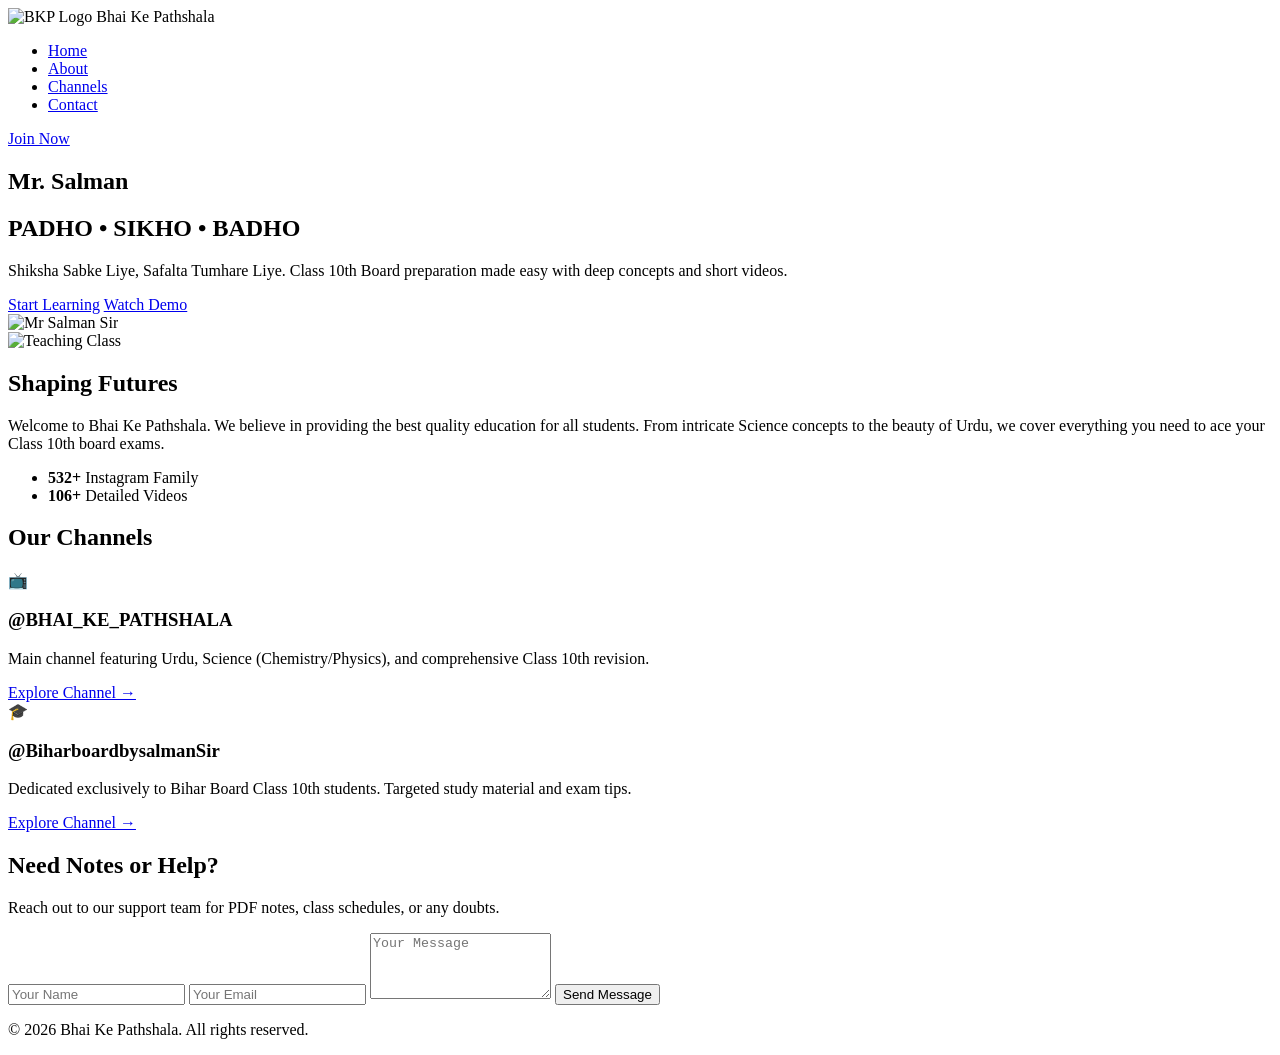
==== index.html @ 6d466d2b "Rename index (2).html to index.html" ====
<!DOCTYPE html>
<html lang="en">
<head>
    <meta charset="UTF-8">
    <meta name="viewport" content="width=device-width, initial-scale=1.0">
    <title>Mr. Salman | Bhai Ke Pathshala</title>
    <link href="https://fonts.googleapis.com/css2?family=Poppins:wght@300;400;600;700&display=swap" rel="stylesheet">
    <link rel="stylesheet" href="style.css">
</head>
<body>

    <!-- Sticky Navbar -->
    <nav id="navbar">
        <div class="nav-container">
            <div class="logo">
                <img src="images/logo.png" alt="BKP Logo">
                <span>Bhai Ke Pathshala</span>
            </div>
            <ul class="nav-links">
                <li><a href="#home">Home</a></li>
                <li><a href="#about">About</a></li>
                <li><a href="#channels">Channels</a></li>
                <li><a href="#contact">Contact</a></li>
            </ul>
            <a href="#channels" class="btn-primary">Join Now</a>
        </div>
    </nav>

    <!-- Hero Section -->
    <section id="home" class="hero">
        <div class="hero-content animate-on-scroll">
            <h1>Mr. Salman</h1>
            <h2 class="tagline">PADHO • SIKHO • BADHO</h2>
            <p>Shiksha Sabke Liye, Safalta Tumhare Liye. Class 10th Board preparation made easy with deep concepts and short videos.</p>
            <div class="hero-buttons">
                <a href="#channels" class="btn-primary">Start Learning</a>
                <a href="#about" class="btn-secondary">Watch Demo</a>
            </div>
        </div>
        <div class="hero-image animate-on-scroll">
            <div class="image-glow"></div>
            <img src="images/salman-sir.png" alt="Mr Salman Sir">
        </div>
    </section>

    <!-- About Section -->
    <section id="about" class="about">
        <div class="about-image animate-on-scroll">
            <img src="images/about.png" alt="Teaching Class">
        </div>
        <div class="about-content animate-on-scroll">
            <h2>Shaping Futures</h2>
            <p>Welcome to Bhai Ke Pathshala. We believe in providing the best quality education for all students. From intricate Science concepts to the beauty of Urdu, we cover everything you need to ace your Class 10th board exams.</p>
            <ul class="stats">
                <li><strong>532+</strong> Instagram Family</li>
                <li><strong>106+</strong> Detailed Videos</li>
            </ul>
        </div>
    </section>

    <!-- Channels Section -->
    <section id="channels" class="channels">
        <h2 class="section-title animate-on-scroll">Our Channels</h2>
        <div class="cards-container">
            <!-- Card 1 -->
            <div class="channel-card animate-on-scroll">
                <div class="card-icon">📺</div>
                <h3>@BHAI_KE_PATHSHALA</h3>
                <p>Main channel featuring Urdu, Science (Chemistry/Physics), and comprehensive Class 10th revision.</p>
                <a href="#" class="card-link">Explore Channel →</a>
            </div>
            <!-- Card 2 -->
            <div class="channel-card animate-on-scroll">
                <div class="card-icon">🎓</div>
                <h3>@BiharboardbysalmanSir</h3>
                <p>Dedicated exclusively to Bihar Board Class 10th students. Targeted study material and exam tips.</p>
                <a href="#" class="card-link">Explore Channel →</a>
            </div>
        </div>
    </section>

    <!-- Contact Section -->
    <section id="contact" class="contact">
        <div class="contact-box animate-on-scroll">
            <h2>Need Notes or Help?</h2>
            <p>Reach out to our support team for PDF notes, class schedules, or any doubts.</p>
            <form class="contact-form">
                <input type="text" placeholder="Your Name" required>
                <input type="email" placeholder="Your Email" required>
                <textarea placeholder="Your Message" rows="4" required></textarea>
                <button type="submit" class="btn-primary">Send Message</button>
            </form>
        </div>
    </section>

    <!-- Footer -->
    <footer>
        <div class="footer-content">
            <p>&copy; 2026 Bhai Ke Pathshala. All rights reserved.</p>
        </div>
    </footer>

    <script src="script.js"></script>
</body>
</html>
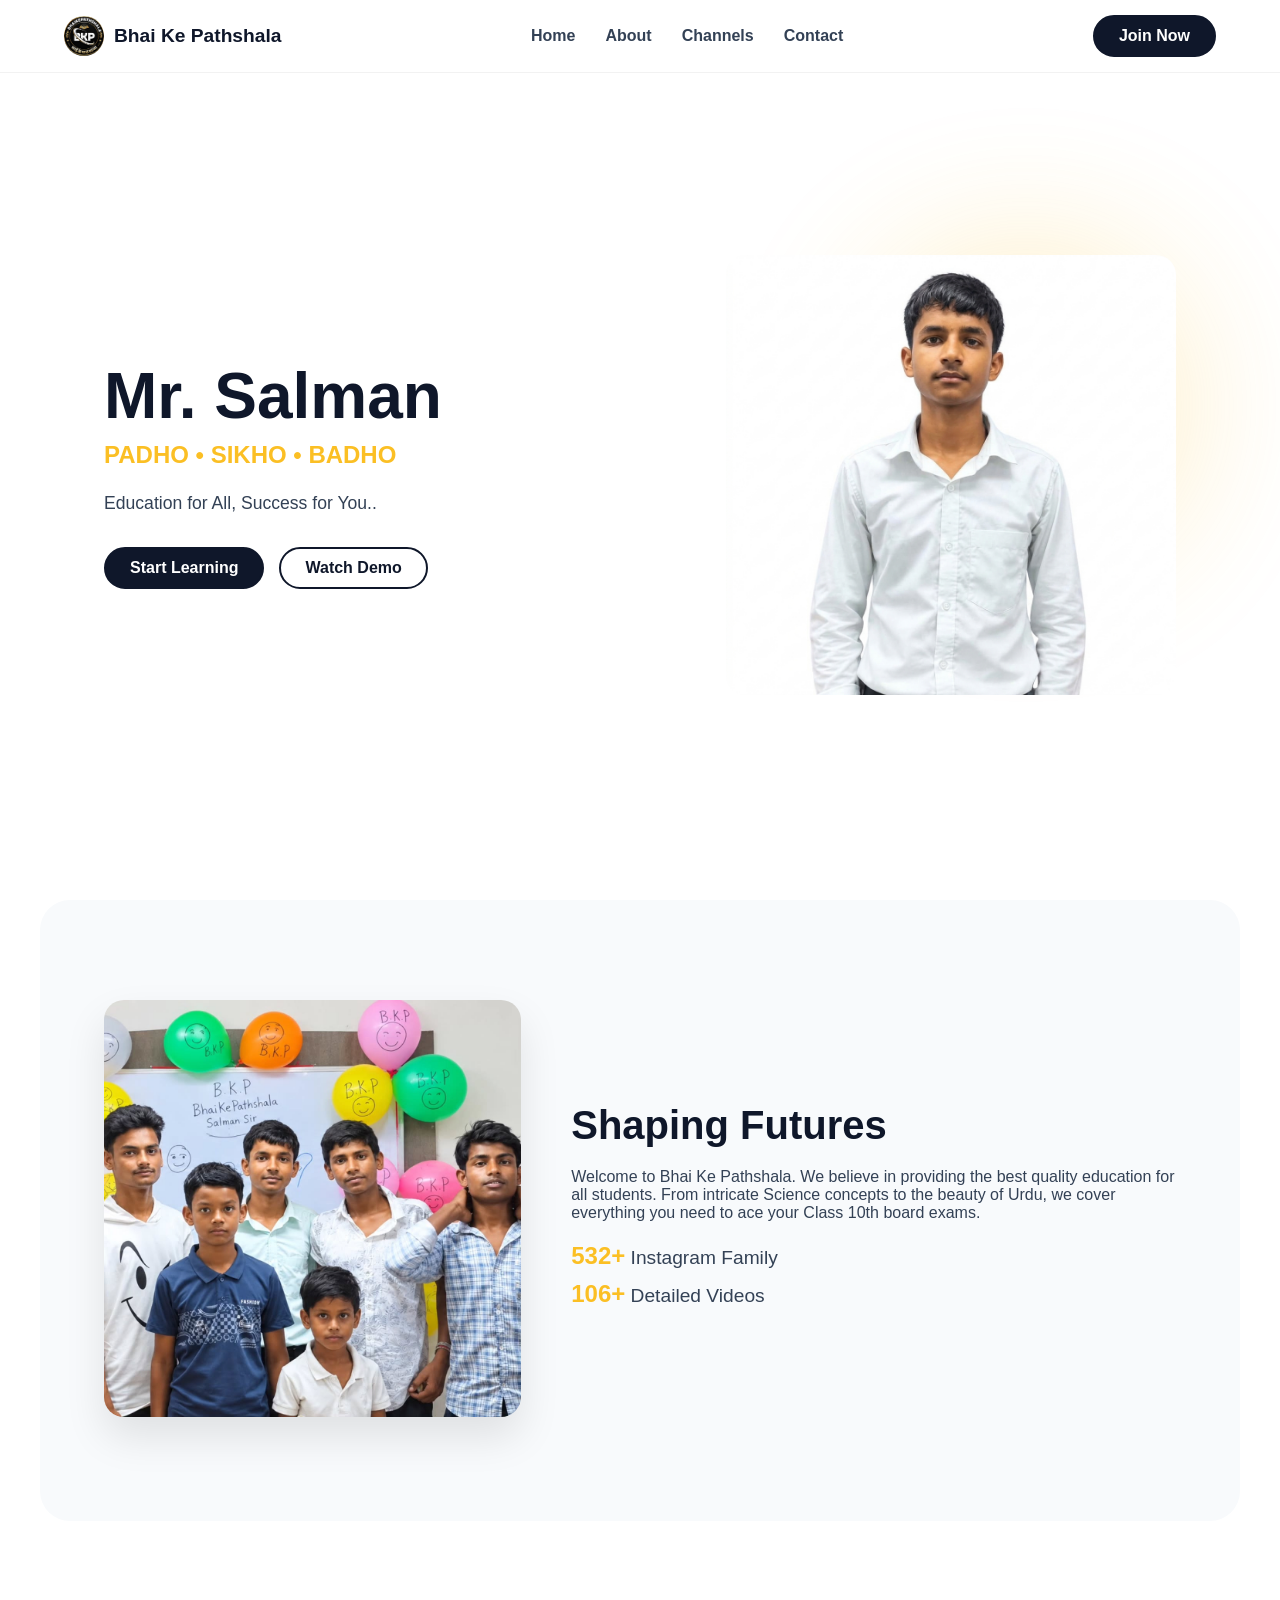
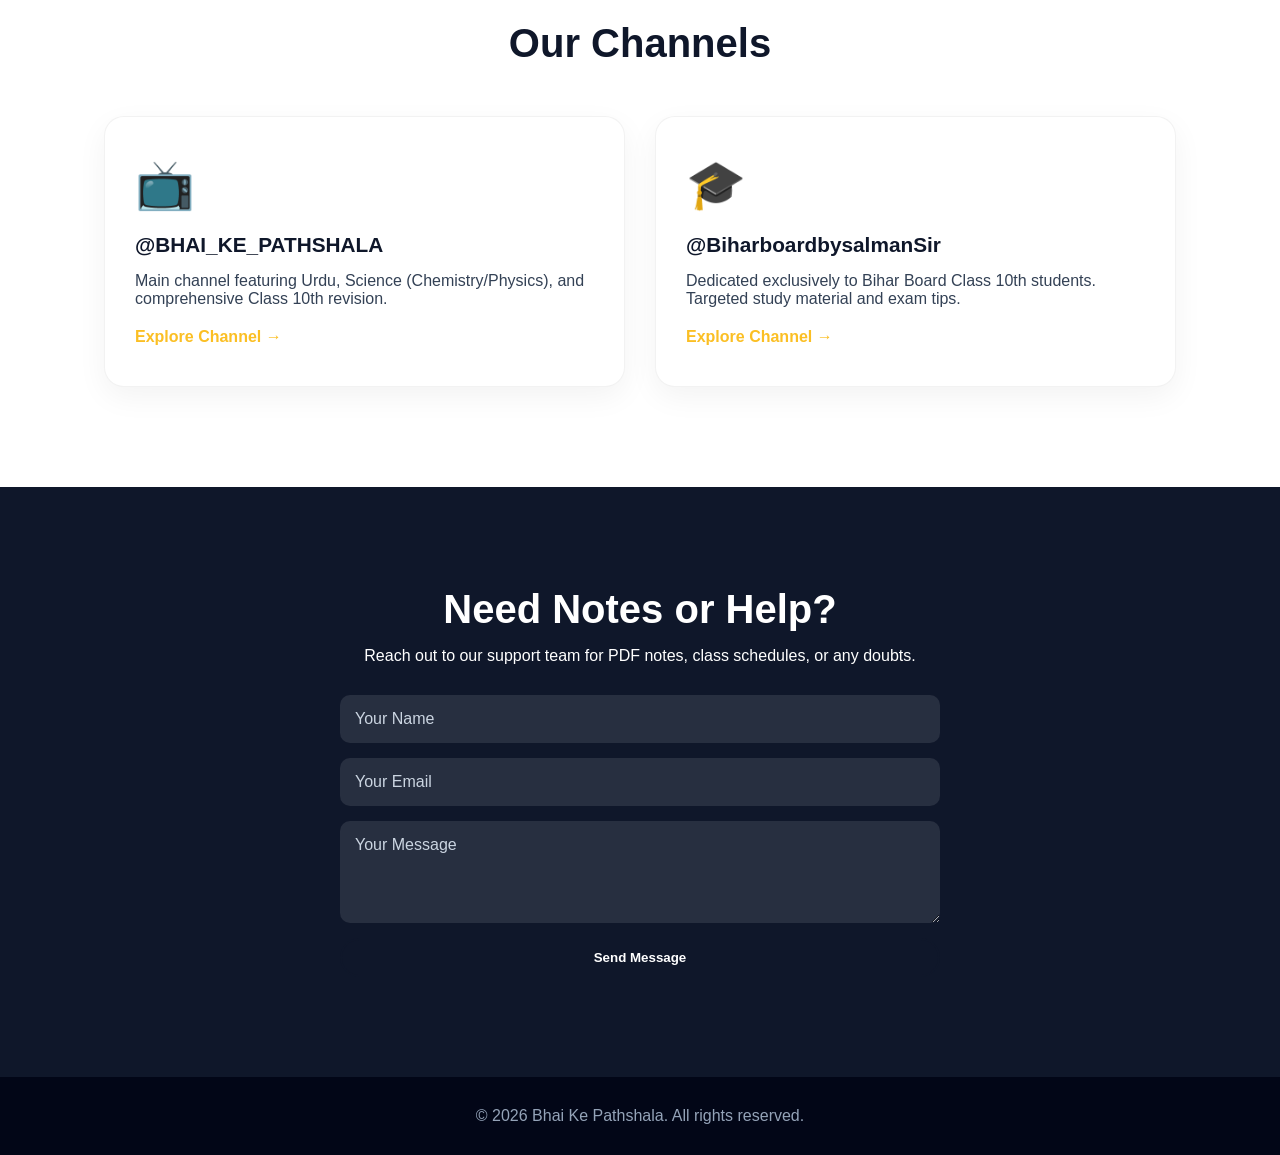
==== commit 781bcd25: "Update index.html" ====
--- a/index.html
+++ b/index.html
@@ -31,7 +31,7 @@
         <div class="hero-content animate-on-scroll">
             <h1>Mr. Salman</h1>
             <h2 class="tagline">PADHO • SIKHO • BADHO</h2>
-            <p>Shiksha Sabke Liye, Safalta Tumhare Liye. Class 10th Board preparation made easy with deep concepts and short videos.</p>
+            <p>Education for All, Success for You..</p>
             <div class="hero-buttons">
                 <a href="#channels" class="btn-primary">Start Learning</a>
                 <a href="#about" class="btn-secondary">Watch Demo</a>
--- a/style.css
+++ b/style.css
@@ -0,0 +1,339 @@
+/* Base & Variables */
+:root {
+    --primary: #fbbf24; /* Premium Gold/Yellow */
+    --dark: #0f172a; /* Navy Dark */
+    --light: #ffffff;
+    --gray: #f8fafc;
+    --text: #334155;
+}
+
+* {
+    margin: 0;
+    padding: 0;
+    box-sizing: border-box;
+    font-family: 'Poppins', sans-serif;
+}
+
+body {
+    background-color: var(--light);
+    color: var(--text);
+    overflow-x: hidden;
+}
+
+/* Glassmorphism Navbar */
+#navbar {
+    position: fixed;
+    top: 0;
+    width: 100%;
+    padding: 15px 5%;
+    background: rgba(255, 255, 255, 0.8);
+    backdrop-filter: blur(12px);
+    z-index: 1000;
+    border-bottom: 1px solid rgba(0,0,0,0.05);
+    transition: 0.3s ease;
+}
+
+#navbar.scrolled {
+    padding: 10px 5%;
+    box-shadow: 0 10px 30px rgba(0,0,0,0.1);
+}
+
+.nav-container {
+    display: flex;
+    justify-content: space-between;
+    align-items: center;
+    max-width: 1200px;
+    margin: 0 auto;
+}
+
+.logo {
+    display: flex;
+    align-items: center;
+    gap: 10px;
+    font-weight: 700;
+    font-size: 1.2rem;
+    color: var(--dark);
+}
+
+.logo img {
+    width: 40px;
+    height: 40px;
+    border-radius: 50%;
+}
+
+.nav-links {
+    list-style: none;
+    display: flex;
+    gap: 30px;
+}
+
+.nav-links a {
+    text-decoration: none;
+    color: var(--text);
+    font-weight: 600;
+    transition: 0.3s;
+}
+
+.nav-links a:hover {
+    color: var(--primary);
+}
+
+/* Buttons */
+.btn-primary {
+    background: var(--dark);
+    color: var(--light);
+    padding: 10px 24px;
+    border-radius: 50px;
+    text-decoration: none;
+    font-weight: 600;
+    transition: 0.3s;
+    border: 2px solid var(--dark);
+}
+
+.btn-primary:hover {
+    background: var(--primary);
+    border-color: var(--primary);
+    color: var(--dark);
+}
+
+.btn-secondary {
+    background: transparent;
+    color: var(--dark);
+    padding: 10px 24px;
+    border-radius: 50px;
+    text-decoration: none;
+    font-weight: 600;
+    border: 2px solid var(--dark);
+    transition: 0.3s;
+}
+
+.btn-secondary:hover {
+    background: var(--gray);
+}
+
+/* Hero Section */
+.hero {
+    display: flex;
+    align-items: center;
+    justify-content: space-between;
+    min-height: 100vh;
+    padding: 100px 5% 50px;
+    max-width: 1200px;
+    margin: 0 auto;
+}
+
+.hero-content {
+    flex: 1;
+    padding-right: 50px;
+}
+
+.hero-content h1 {
+    font-size: 4rem;
+    color: var(--dark);
+    line-height: 1.1;
+    margin-bottom: 10px;
+}
+
+.tagline {
+    font-size: 1.5rem;
+    color: var(--primary);
+    margin-bottom: 20px;
+}
+
+.hero-content p {
+    font-size: 1.1rem;
+    margin-bottom: 30px;
+    line-height: 1.6;
+}
+
+.hero-buttons {
+    display: flex;
+    gap: 15px;
+}
+
+.hero-image {
+    flex: 1;
+    position: relative;
+    display: flex;
+    justify-content: flex-end;
+}
+
+.image-glow {
+    position: absolute;
+    width: 300px;
+    height: 300px;
+    background: var(--primary);
+    border-radius: 50%;
+    filter: blur(80px);
+    opacity: 0.3;
+    z-index: -1;
+}
+
+.hero-image img {
+    width: 100%;
+    max-width: 450px;
+    border-radius: 20px;
+}
+
+/* About Section */
+.about {
+    display: flex;
+    align-items: center;
+    gap: 50px;
+    padding: 100px 5%;
+    max-width: 1200px;
+    margin: 0 auto;
+    background: var(--gray);
+    border-radius: 30px;
+}
+
+.about-image img {
+    width: 100%;
+    border-radius: 20px;
+    box-shadow: 0 20px 40px rgba(0,0,0,0.1);
+}
+
+.about-content h2 {
+    font-size: 2.5rem;
+    color: var(--dark);
+    margin-bottom: 20px;
+}
+
+.stats {
+    list-style: none;
+    margin-top: 20px;
+}
+
+.stats li {
+    font-size: 1.2rem;
+    margin-bottom: 10px;
+}
+
+.stats strong {
+    color: var(--primary);
+    font-size: 1.5rem;
+}
+
+/* Channels Section */
+.channels {
+    padding: 100px 5%;
+    max-width: 1200px;
+    margin: 0 auto;
+    text-align: center;
+}
+
+.section-title {
+    font-size: 2.5rem;
+    color: var(--dark);
+    margin-bottom: 50px;
+}
+
+.cards-container {
+    display: grid;
+    grid-template-columns: repeat(auto-fit, minmax(300px, 1fr));
+    gap: 30px;
+}
+
+.channel-card {
+    background: var(--light);
+    padding: 40px 30px;
+    border-radius: 20px;
+    box-shadow: 0 10px 30px rgba(0,0,0,0.05);
+    transition: transform 0.4s, box-shadow 0.4s;
+    text-align: left;
+    border: 1px solid rgba(0,0,0,0.05);
+}
+
+.channel-card:hover {
+    transform: translateY(-10px);
+    box-shadow: 0 20px 40px rgba(0,0,0,0.1);
+}
+
+.card-icon {
+    font-size: 3rem;
+    margin-bottom: 20px;
+}
+
+.channel-card h3 {
+    font-size: 1.3rem;
+    color: var(--dark);
+    margin-bottom: 15px;
+}
+
+.card-link {
+    display: inline-block;
+    margin-top: 20px;
+    color: var(--primary);
+    text-decoration: none;
+    font-weight: 600;
+}
+
+/* Contact Section */
+.contact {
+    padding: 100px 5%;
+    background: var(--dark);
+    color: var(--light);
+}
+
+.contact-box {
+    max-width: 600px;
+    margin: 0 auto;
+    text-align: center;
+}
+
+.contact-box h2 {
+    font-size: 2.5rem;
+    margin-bottom: 15px;
+}
+
+.contact-form {
+    display: flex;
+    flex-direction: column;
+    gap: 15px;
+    margin-top: 30px;
+}
+
+.contact-form input, .contact-form textarea {
+    width: 100%;
+    padding: 15px;
+    border-radius: 10px;
+    border: none;
+    background: rgba(255,255,255,0.1);
+    color: var(--light);
+    font-size: 1rem;
+    outline: none;
+}
+
+.contact-form input::placeholder, .contact-form textarea::placeholder {
+    color: #cbd5e1;
+}
+
+/* Footer */
+footer {
+    background: #020617;
+    color: #94a3b8;
+    text-align: center;
+    padding: 30px;
+}
+
+/* Scroll Animations */
+.animate-on-scroll {
+    opacity: 0;
+    transform: translateY(40px);
+    transition: opacity 0.8s ease-out, transform 0.8s ease-out;
+}
+
+.animate-on-scroll.show {
+    opacity: 1;
+    transform: translateY(0);
+}
+
+/* Mobile Responsive */
+@media (max-width: 768px) {
+    .nav-links { display: none; }
+    .hero { flex-direction: column; text-align: center; padding-top: 120px; }
+    .hero-content { padding-right: 0; margin-bottom: 40px; }
+    .hero-buttons { justify-content: center; }
+    .hero-content h1 { font-size: 2.8rem; }
+    .about { flex-direction: column; }
+}
